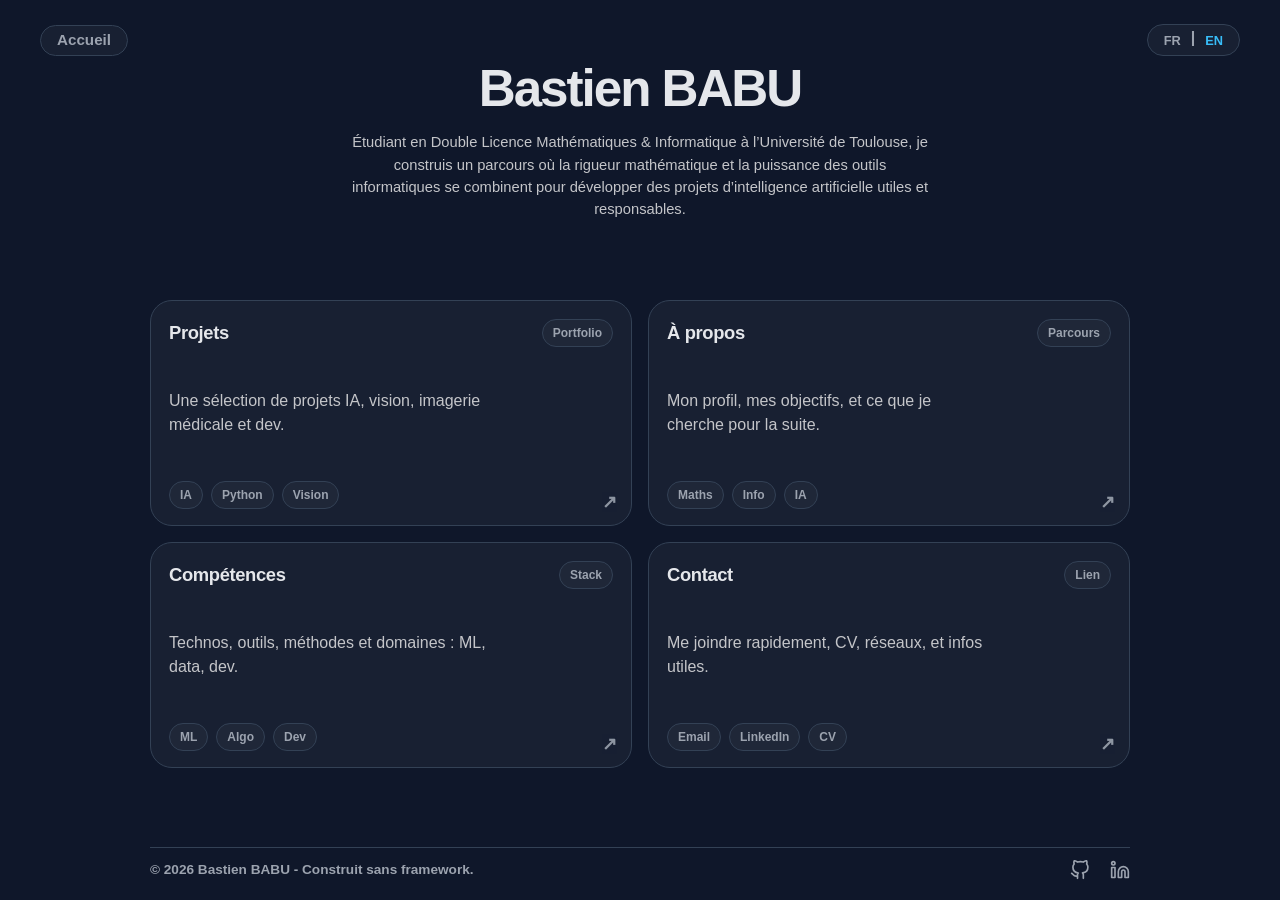
==== en/index.html @ 812e7e35 "ajout dossier en pour la traduction en anglais" ====
<!DOCTYPE html>
<html lang="fr">
<head>
    <meta charset="UTF-8">
    <meta name="viewport" content="width=device-width, initial-scale=1.0">
    <title>Bastien BABU | Home</title>
    <link rel="stylesheet" href="../css/style.css">
</head>

<body>

    <!-- Header des boutons flottant -->
    <header class="top-ctrl">
        <div class="btn-container">
            <button class="home-btn" onclick="window.location.href='index.html'">
                Accueil
            </button>
        </div>

        <div class="btn-container">
            <a href="../index.html" class="btn-langue" style="text-decoration: none;">FR</a>
            <span class="pipe">|</span>
            <span class="btn-langue active">EN</span>
        </div>
    </header>

    <main> 
        <!-- Hero section -->
        <section id="hero">
            <h1 class="h-name">Bastien BABU</h1>
            <p class="h-para"> Étudiant en Double Licence Mathématiques & Informatique à l’Université de Toulouse, 
                je construis un parcours où la rigueur mathématique et la puissance des outils informatiques 
                se combinent pour développer des projets d’intelligence artificielle utiles et responsables.
            </p>
        </section>

        <!-- Corps de page, Grid section -->
        <section class="nav-grid" aria-label="Navigation principale">
            <a class="nav-card" href="projects.html">
                <div class="nav-card-top">
                <h2>Projets</h2>
                <span class="nav-chip">Portfolio</span>
                </div>
                <p>Une sélection de projets IA, vision, imagerie médicale et dev.</p>
                <div class="nav-tags">
                <span>IA</span><span>Python</span><span>Vision</span>
                </div>
                <span class="nav-arrow" aria-hidden="true">↗</span>
            </a>

            <a class="nav-card" href="about.html">
                <div class="nav-card-top">
                <h2>À propos</h2>
                <span class="nav-chip">Parcours</span>
                </div>
                <p>Mon profil, mes objectifs, et ce que je cherche pour la suite.</p>
                <div class="nav-tags">
                <span>Maths</span><span>Info</span><span>IA</span>
                </div>
                <span class="nav-arrow" aria-hidden="true">↗</span>
            </a>

            <a class="nav-card" href="skills.html">
                <div class="nav-card-top">
                <h2>Compétences</h2>
                <span class="nav-chip">Stack</span>
                </div>
                <p>Technos, outils, méthodes et domaines : ML, data, dev.</p>
                <div class="nav-tags">
                <span>ML</span><span>Algo</span><span>Dev</span>
                </div>
                <span class="nav-arrow" aria-hidden="true">↗</span>
            </a>

            <a class="nav-card" href="contact.html">
                <div class="nav-card-top">
                <h2>Contact</h2>
                <span class="nav-chip">Lien</span>
                </div>
                <p>Me joindre rapidement, CV, réseaux, et infos utiles.</p>
                <div class="nav-tags">
                <span>Email</span><span>LinkedIn</span><span>CV</span>
                </div>
                <span class="nav-arrow" aria-hidden="true">↗</span>
            </a>
        </section>


        
    </main>


    <footer class="site-footer">
        <div class="footer-content">
            <p>© 2026 Bastien BABU - Construit sans framework.</p>
            
            <div class="social-links">
                <a href="https://github.com/ByNeex" target="_blank" rel="noopener noreferrer" aria-label="GitHub de Bastien">
                    <svg viewBox="0 0 24 24" width="20" height="20" stroke="currentColor" stroke-width="2" fill="none" stroke-linecap="round" stroke-linejoin="round">
                        <path d="M9 19c-5 1.5-5-2.5-7-3m14 6v-3.87a3.37 3.37 0 0 0-.94-2.61c3.14-.35 6.44-1.54 6.44-7A5.44 5.44 0 0 0 20 4.77 5.07 5.07 0 0 0 19.91 1S18.73.65 16 2.48a13.38 13.38 0 0 0-7 0C6.27.65 5.09 1 5.09 1A5.07 5.07 0 0 0 5 4.77a5.44 5.44 0 0 0-1.5 3.78c0 5.42 3.3 6.61 6.44 7A3.37 3.37 0 0 0 9 18.13V22"></path>
                    </svg>
                </a>
                
                <a href="https://www.linkedin.com/in/bastien-babu" target="_blank" rel="noopener noreferrer" aria-label="LinkedIn de Bastien">
                    <svg viewBox="0 0 24 24" width="20" height="20" stroke="currentColor" stroke-width="2" fill="none" stroke-linecap="round" stroke-linejoin="round">
                        <path d="M16 8a6 6 0 0 1 6 6v7h-4v-7a2 2 0 0 0-2-2 2 2 0 0 0-2 2v7h-4v-7a6 6 0 0 1 6-6z"></path>
                        <rect x="2" y="9" width="4" height="12"></rect>
                        <circle cx="4" cy="4" r="2"></circle>
                    </svg>
                </a>
            </div>
        </div>
    </footer>

    <script src="js/script.js"></script>
</body>
</html>
---- css/style.css ----
* {
    margin:0;
    padding:0;
    box-sizing: border-box;
}

body {
    background-color: #0f172a;
    color: #d1d5db;           
    font-family: -apple-system, sans-serif; 
    padding: 68px 40px 20px;
}

.top-ctrl {
    position: fixed;
    top: 24px;
    left: 40px;
    right: 40px;

    display: flex;
    justify-content: space-between;
    align-items: center;

}

.home-btn {
    background: none;
    border: none;
    font-size: 0.95rem;
    font-weight: 600;
    color: #9ca3af;
    cursor: pointer;
    position: relative;
    top: -1px;
}

.home-btn:hover {
    color: #38bdf8;
    transition: 200ms;
}

#hero {
    max-width: 800px;     
    margin: -10px auto 80px auto; 
    text-align: center;  
}

#hero h1{
    color: #e5e7eb;     
    font-size: 3.2rem;
    font-weight: 800;
    letter-spacing: -0.04em; 
    margin-bottom: 12px;
    line-height: 1.2;

}

#hero p{
    font-size: 0.92rem;
    color: #c4c5c9;
    max-width: 580px;
    margin: 0 auto;
    line-height: 1.5;
}

.btn-container {
    background: rgba(255, 255, 255, 0.04); 
    border: 1px solid #334155;            
    padding: 6px 16px;
    border-radius: 100px;                
    
    display: flex;
    align-items: center;
    gap: 10px;
}

.pipe {
    color: #9ca3af; 
    font-weight: 600;
    position: relative;
    top: -2px;
}

.btn-langue {
    background: none;
    border: none;
    color: #9ca3af;      
    font-size: 0.8rem;
    font-weight: 700;
    cursor: pointer;
}

.btn-langue.active {
    color: #38bdf8;      
}


























/* --- NAV GRID (4 grosses tuiles 2x2) --- */
.nav-grid{
    max-width: 980px;
    margin: 26px auto 0 auto;

    display: grid;
    grid-template-columns: 1fr 1fr;
    gap: 16px;

    /* Prend “tout le reste” visuellement */
    min-height: 52vh;
}

.nav-card{
    position: relative;
    overflow: hidden;
    text-decoration: none;

    background: rgba(255,255,255,0.04);
    border: 1px solid #334155;
    border-radius: 22px;

    padding: 18px 18px 16px 18px;

    display: flex;
    flex-direction: column;
    justify-content: space-between;

    transition: transform 220ms ease, border-color 220ms ease, background 220ms ease;
}

/* Top line (titre + chip) */
.nav-card-top{
    display: flex;
    align-items: center;
    justify-content: space-between;
    gap: 12px;
}

.nav-card h2{
    color: #e5e7eb;
    font-size: 1.15rem;
    font-weight: 800;
    letter-spacing: -0.02em;
}

.nav-chip{
    font-size: 0.75rem;
    font-weight: 800;
    color: #9ca3af;
    border: 1px solid #334155;
    background: rgba(255,255,255,0.03);
    padding: 6px 10px;
    border-radius: 100px;
}

/* Preview text */
.nav-card p{
    margin-top: 12px;
    color: #c4c5c9;
    line-height: 1.5;
    max-width: 36ch;
}

/* Tags */
.nav-tags{
    display: flex;
    gap: 8px;
    flex-wrap: wrap;
    margin-top: 14px;
}

.nav-tags span{
    font-size: 0.75rem;
    font-weight: 800;
    color: #9ca3af;

    border: 1px solid #334155;
    background: rgba(255,255,255,0.03);
    padding: 6px 10px;
    border-radius: 100px;
}

/* Arrow indicator */
.nav-arrow{
    position: absolute;
    right: 14px;
    bottom: 12px;
    color: #9ca3af;
    font-weight: 900;
    font-size: 1.1rem;
    opacity: 0.9;
    transform: translateY(0);
    transition: transform 220ms ease, color 220ms ease;
}

/* Premium hover */
.nav-card:hover{
    transform: translateY(-2px);
    border-color: rgba(56,189,248,0.75);
    background: rgba(255,255,255,0.055);
}

.nav-card:hover .nav-arrow{
    color: #38bdf8;
    transform: translateY(-2px);
}

/* Accessibilité (clavier) */
.nav-card:focus{
    outline: none;
}

.nav-card:focus-visible{
    border-color: #38bdf8;
    box-shadow: 0 0 0 3px rgba(56,189,248,0.18);
}

/* Responsive */
@media (max-width: 760px){
    .nav-grid{
        grid-template-columns: 1fr;
        min-height: auto;
    }
}


/* --- FOOTER --- */
.site-footer {
    max-width: 980px;
    margin: 79px auto 0px auto; /* Centre le footer par rapport à la grille */
    padding-top: 12px;
    border-top: 1px solid #334155; /* Petite ligne subtile de séparation */
}

.footer-content {
    display: flex;
    justify-content: space-between;
    align-items: center;
    flex-wrap: wrap;
    gap: 16px;
}

.site-footer p {
    color: #9ca3af;
    font-size: 0.85rem;
    font-weight: 600;
}

.social-links {
    display: flex;
    gap: 20px;
}

.social-links a {
    color: #9ca3af;
    transition: color 200ms ease, transform 200ms ease;
    display: flex;
    align-items: center;
    justify-content: center;
}

/* Effet de survol identique à tes boutons d'accueil */
.social-links a:hover {
    color: #38bdf8;
    transform: translateY(-2px);
}

/* Responsive pour les téléphones : on centre tout */
@media (max-width: 600px) {
    .footer-content {
        flex-direction: column;
        justify-content: center;
        text-align: center;
    }
}
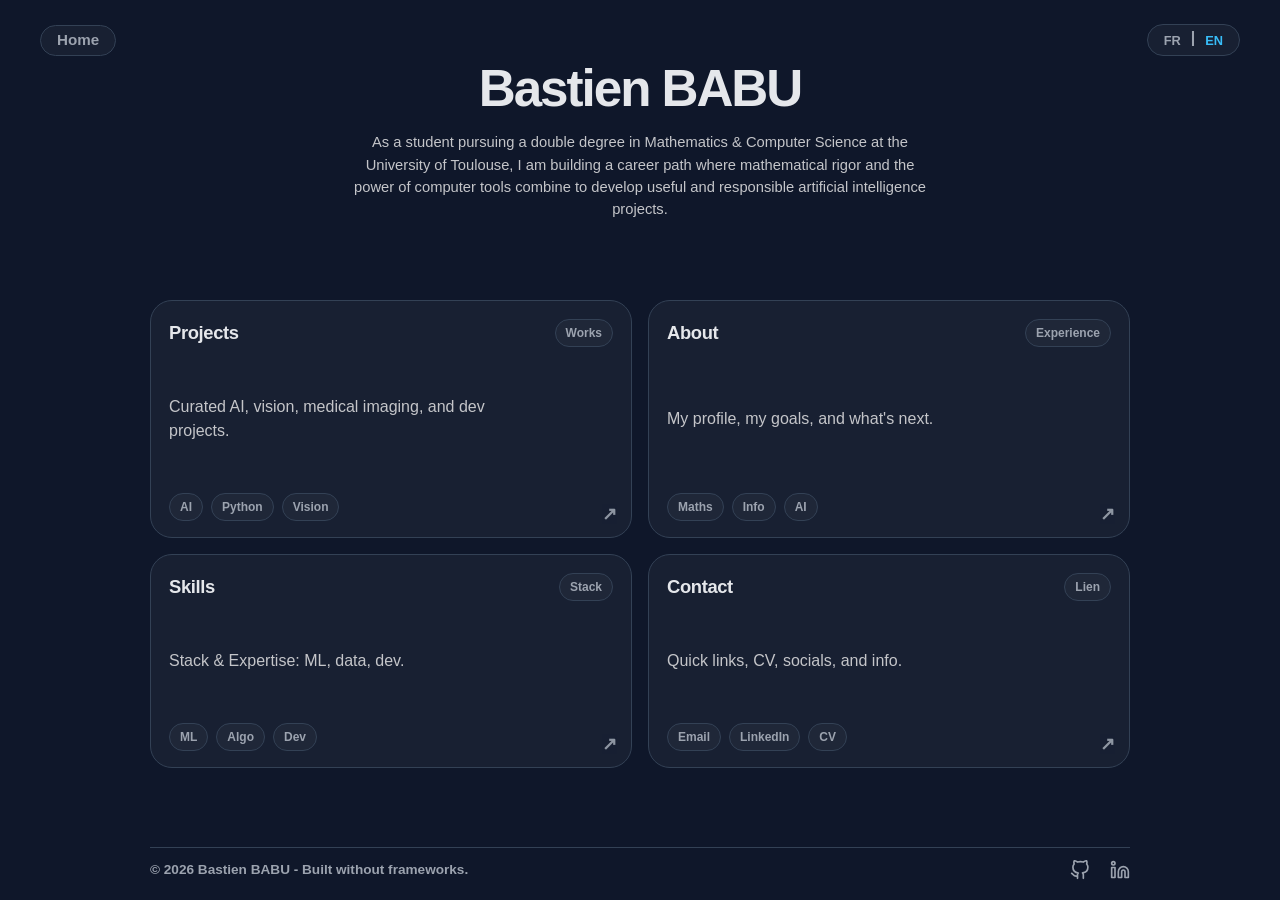
==== commit 5e0db8f9: "Ajout de la traduction temporaire pour la page d'accueil, création du prototype de la page projets" ====
--- a/en/index.html
+++ b/en/index.html
@@ -13,7 +13,7 @@
     <header class="top-ctrl">
         <div class="btn-container">
             <button class="home-btn" onclick="window.location.href='index.html'">
-                Accueil
+                Home
             </button>
         </div>
 
@@ -28,44 +28,44 @@
         <!-- Hero section -->
         <section id="hero">
             <h1 class="h-name">Bastien BABU</h1>
-            <p class="h-para"> Étudiant en Double Licence Mathématiques & Informatique à l’Université de Toulouse, 
-                je construis un parcours où la rigueur mathématique et la puissance des outils informatiques 
-                se combinent pour développer des projets d’intelligence artificielle utiles et responsables.
+            <p class="h-para"> As a student pursuing a double degree in Mathematics & Computer Science at the University of Toulouse, 
+                I am building a career path where mathematical rigor and the power of computer tools 
+                combine to develop useful and responsible artificial intelligence projects.
             </p>
         </section>
 
-        <!-- Corps de page, Grid section -->
+        <!-- Body, Grid section -->
         <section class="nav-grid" aria-label="Navigation principale">
             <a class="nav-card" href="projects.html">
                 <div class="nav-card-top">
-                <h2>Projets</h2>
-                <span class="nav-chip">Portfolio</span>
+                <h2>Projects</h2>
+                <span class="nav-chip">Works</span>
                 </div>
-                <p>Une sélection de projets IA, vision, imagerie médicale et dev.</p>
+                <p>Curated AI, vision, medical imaging, and dev projects.</p>
                 <div class="nav-tags">
-                <span>IA</span><span>Python</span><span>Vision</span>
+                <span>AI</span><span>Python</span><span>Vision</span>
                 </div>
                 <span class="nav-arrow" aria-hidden="true">↗</span>
             </a>
 
             <a class="nav-card" href="about.html">
                 <div class="nav-card-top">
-                <h2>À propos</h2>
-                <span class="nav-chip">Parcours</span>
+                <h2>About</h2>
+                <span class="nav-chip">Experience</span>
                 </div>
-                <p>Mon profil, mes objectifs, et ce que je cherche pour la suite.</p>
+                <p>My profile, my goals, and what's next.</p>
                 <div class="nav-tags">
-                <span>Maths</span><span>Info</span><span>IA</span>
+                <span>Maths</span><span>Info</span><span>AI</span>
                 </div>
                 <span class="nav-arrow" aria-hidden="true">↗</span>
             </a>
 
             <a class="nav-card" href="skills.html">
                 <div class="nav-card-top">
-                <h2>Compétences</h2>
+                <h2>Skills</h2>
                 <span class="nav-chip">Stack</span>
                 </div>
-                <p>Technos, outils, méthodes et domaines : ML, data, dev.</p>
+                <p>Stack & Expertise: ML, data, dev.</p>
                 <div class="nav-tags">
                 <span>ML</span><span>Algo</span><span>Dev</span>
                 </div>
@@ -77,7 +77,7 @@
                 <h2>Contact</h2>
                 <span class="nav-chip">Lien</span>
                 </div>
-                <p>Me joindre rapidement, CV, réseaux, et infos utiles.</p>
+                <p>Quick links, CV, socials, and info.</p>
                 <div class="nav-tags">
                 <span>Email</span><span>LinkedIn</span><span>CV</span>
                 </div>
@@ -92,7 +92,7 @@
 
     <footer class="site-footer">
         <div class="footer-content">
-            <p>© 2026 Bastien BABU - Construit sans framework.</p>
+            <p>© 2026 Bastien BABU - Built without frameworks.</p>
             
             <div class="social-links">
                 <a href="https://github.com/ByNeex" target="_blank" rel="noopener noreferrer" aria-label="GitHub de Bastien">
--- a/css/style.css
+++ b/css/style.css
@@ -1,3 +1,6 @@
+
+
+/* -- Page principale -- */
 
 * {
     margin:0;
@@ -97,30 +100,7 @@
 
 
 
-
-
-
-
-
-
-
-
-
-
-
-
-
-
-
-
-
-
-
-
-
-
-
-/* --- NAV GRID (4 grosses tuiles 2x2) --- */
+/* --- Grille de Navigation (4) --- */
 .nav-grid{
     max-width: 980px;
     margin: 26px auto 0 auto;
@@ -129,7 +109,6 @@
     grid-template-columns: 1fr 1fr;
     gap: 16px;
 
-    /* Prend “tout le reste” visuellement */
     min-height: 52vh;
 }
 
@@ -151,7 +130,7 @@
     transition: transform 220ms ease, border-color 220ms ease, background 220ms ease;
 }
 
-/* Top line (titre + chip) */
+
 .nav-card-top{
     display: flex;
     align-items: center;
@@ -176,7 +155,6 @@
     border-radius: 100px;
 }
 
-/* Preview text */
 .nav-card p{
     margin-top: 12px;
     color: #c4c5c9;
@@ -184,7 +162,6 @@
     max-width: 36ch;
 }
 
-/* Tags */
 .nav-tags{
     display: flex;
     gap: 8px;
@@ -203,7 +180,6 @@
     border-radius: 100px;
 }
 
-/* Arrow indicator */
 .nav-arrow{
     position: absolute;
     right: 14px;
@@ -216,7 +192,6 @@
     transition: transform 220ms ease, color 220ms ease;
 }
 
-/* Premium hover */
 .nav-card:hover{
     transform: translateY(-2px);
     border-color: rgba(56,189,248,0.75);
@@ -228,7 +203,6 @@
     transform: translateY(-2px);
 }
 
-/* Accessibilité (clavier) */
 .nav-card:focus{
     outline: none;
 }
@@ -238,7 +212,6 @@
     box-shadow: 0 0 0 3px rgba(56,189,248,0.18);
 }
 
-/* Responsive */
 @media (max-width: 760px){
     .nav-grid{
         grid-template-columns: 1fr;
@@ -250,9 +223,9 @@
 /* --- FOOTER --- */
 .site-footer {
     max-width: 980px;
-    margin: 79px auto 0px auto; /* Centre le footer par rapport à la grille */
+    margin: 79px auto 0px auto; 
     padding-top: 12px;
-    border-top: 1px solid #334155; /* Petite ligne subtile de séparation */
+    border-top: 1px solid #334155; 
 }
 
 .footer-content {
@@ -282,13 +255,12 @@
     justify-content: center;
 }
 
-/* Effet de survol identique à tes boutons d'accueil */
+/* Effet de survol identique*/
 .social-links a:hover {
     color: #38bdf8;
     transform: translateY(-2px);
 }
 
-/* Responsive pour les téléphones : on centre tout */
 @media (max-width: 600px) {
     .footer-content {
         flex-direction: column;
@@ -298,3 +270,145 @@
 }
 
 
+
+
+/* --- PAGE PROJETS --- */
+.projects-container {
+    max-width: 980px;
+    margin: 40px auto;
+    display: flex;
+    flex-direction: column;
+    gap: 80px;
+}
+
+.project-row {
+    display: flex;
+    align-items: center;
+    gap: 40px;
+}
+
+/* Inversion de l'ordre entre chaque projet */
+.project-row:nth-child(even) {
+    flex-direction: row-reverse;
+}
+
+.project-text {
+    flex: 1;
+}
+
+.project-text h2 {
+    color: #e5e7eb;
+    font-size: 1.8rem;
+    margin-bottom: 12px;
+}
+
+.project-text p {
+    color: #c4c5c9;
+    line-height: 1.6;
+    margin-top: 16px;
+    margin-bottom: 24px;
+}
+
+/* --- Boutons des projets --- */
+.project-actions {
+    display: flex;
+    gap: 16px;
+}
+
+.btn-primary {
+    background-color: rgba(56, 189, 248, 0.1);
+    color: #38bdf8;
+    border: 1px solid rgba(56, 189, 248, 0.3);
+    padding: 10px 20px;
+    border-radius: 8px;
+    font-size: 0.9rem;
+    font-weight: 600;
+    cursor: pointer;
+    transition: all 200ms ease;
+}
+
+.btn-primary:hover:not(:disabled) {
+    background-color: rgba(56, 189, 248, 0.2);
+    border-color: #38bdf8;
+    transform: translateY(-2px);
+}
+
+.btn-primary.disabled {
+    background-color: rgba(255, 255, 255, 0.02);
+    color: #64748b;
+    border-color: #334155;
+    cursor: not-allowed;
+}
+
+/* --- Image à droite --- */
+.project-visual {
+    flex: 1;
+    height: 280px;
+    border-radius: 16px;
+    border: 1px solid #334155;
+    background-color: rgba(255,255,255,0.02);
+    position: relative;
+    overflow: hidden;
+}
+
+/* Blocage du stage en cours*/
+.wip-overlay {
+    position: absolute;
+    inset: 0;
+    background: repeating-linear-gradient(
+        45deg,
+        rgba(15, 23, 42, 0.9),
+        rgba(15, 23, 42, 0.9) 10px,
+        rgba(30, 41, 59, 0.9) 10px,
+        rgba(30, 41, 59, 0.9) 20px
+    );
+    display: flex;
+    justify-content: center;
+    align-items: center;
+}
+
+.wip-overlay span {
+    background: #0f172a;
+    padding: 8px 16px;
+    border-radius: 100px;
+    border: 1px solid #334155;
+    font-size: 0.85rem;
+    font-weight: 700;
+    color: #9ca3af;
+}
+
+@media (max-width: 768px) {
+    .project-row, .project-row:nth-child(even) {
+        flex-direction: column;
+    }
+    .project-visual {
+        width: 100%;
+        height: 200px;
+    }
+}
+
+/* --- Ajustement hauteur entre titre projets et Image d'aperçu --- */
+
+.project-row {
+    display: flex;
+    align-items: flex-start; 
+    gap: 40px;
+}
+
+.project-text h2 {
+    color: #e5e7eb;
+    font-size: 1.8rem;
+    margin-top: 0; 
+    margin-bottom: 12px;
+}
+
+.project-visual {
+    flex: 1;
+    height: 300px; 
+    border-radius: 16px;
+    border: 1px solid #334155;
+    background-color: rgba(255,255,255,0.02);
+    position: relative;
+    overflow: hidden;
+    margin-top: 5px; 
+}
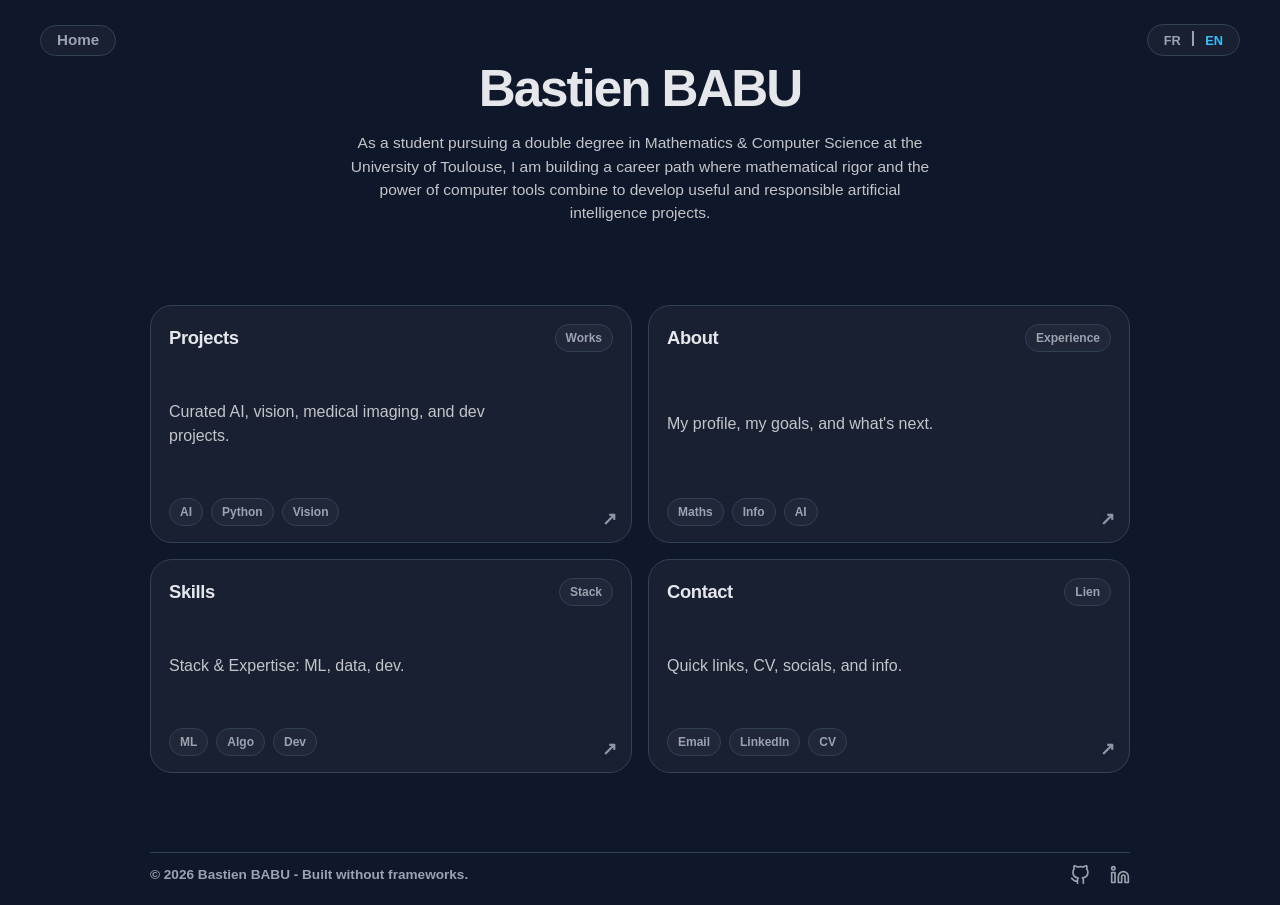
==== commit bccae034: "about page finish" ====
--- a/en/index.html
+++ b/en/index.html
@@ -1,5 +1,5 @@
 <!DOCTYPE html>
-<html lang="fr">
+<html lang="en">
 <head>
     <meta charset="UTF-8">
     <meta name="viewport" content="width=device-width, initial-scale=1.0">
--- a/css/style.css
+++ b/css/style.css
@@ -60,7 +60,7 @@
 }
 
 #hero p{
-    font-size: 0.92rem;
+    font-size: 0.97rem;
     color: #c4c5c9;
     max-width: 580px;
     margin: 0 auto;
@@ -270,8 +270,6 @@
 }
 
 
-
-
 /* --- PAGE PROJETS --- */
 .projects-container {
     max-width: 980px;
@@ -296,9 +294,22 @@
     flex: 1;
 }
 
+.project-text h2.long-title {
+    font-size: 1.60rem;
+    letter-spacing: -0.02em;
+
+}
+
+/* -- Stage -- */
+.project-text h2.long-title-stage {
+    font-size: 1.8rem;
+
+}
+
 .project-text h2 {
     color: #e5e7eb;
     font-size: 1.8rem;
+    margin-top: 0; 
     margin-bottom: 12px;
 }
 
@@ -391,16 +402,10 @@
 
 .project-row {
     display: flex;
-    align-items: flex-start; 
+    align-items: center; 
     gap: 40px;
 }
 
-.project-text h2 {
-    color: #e5e7eb;
-    font-size: 1.8rem;
-    margin-top: 0; 
-    margin-bottom: 12px;
-}
 
 .project-visual {
     flex: 1;
@@ -411,4 +416,185 @@
     position: relative;
     overflow: hidden;
     margin-top: 5px; 
-}+    transition: transform 0.3s ease, border-color 0.3s ease, box-shadow 0.3s ease;
+}
+
+.project-visual-link {
+    flex: 1; 
+    text-decoration: none;
+}
+
+.project-visual-link:hover .project-visual {
+    transform: scale(1.02);
+    border-color: #38bdf8; 
+    box-shadow: 0 10px 30px rgba(56, 189, 248, 0.25);
+    cursor: pointer;
+}
+
+.project-visual img {
+    width: 100%;
+    height: 100%;
+    object-fit: cover;
+    filter: contrast(1.2) saturate(1.1) brightness(0.95);
+    transition: filter 0.3s ease;
+}
+
+.project-visual-link:hover img {
+    filter: contrast(1.2) saturate(1.2) brightness(1.0);
+}
+
+
+/* --- PAGE ABOUT : BENTO BOX --- */
+/* --- PAGE ABOUT : DESIGN HYBRIDE (AIR LIBRE + CARTES) --- */
+
+.about-page-hybrid {
+    max-width: 1100px;
+    margin: 60px auto;
+    padding: 0 20px;
+}
+
+/* --- SECTION 1 : HERO (À L'AIR LIBRE) --- */
+.about-hero-open {
+    display: flex;
+    align-items: center;
+    justify-content: space-between;
+    gap: 60px;
+    margin-bottom: 80px;
+}
+
+.hero-text-content {
+    flex: 1.2;
+}
+
+.huge-name {
+    font-size: 3.2rem; /* Un très gros titre pour asseoir le design */
+    margin: 0 0 10px 0;
+    line-height: 1.1;
+    color: var(--text-color, #e5e7eb);
+}
+
+.accent-subtitle {
+    font-size: 1.2rem;
+    color: var(--accent-color, #38bdf8);
+    font-weight: 500;
+    margin-bottom: 27px;
+}
+
+.bio-paragraph {
+    font-size: 1.02rem;
+    line-height: 1.8;
+    color: #c4c5c9;
+    margin-bottom: 30px;
+    max-width: 600px;
+}
+
+.cv-actions-open {
+    display: flex;
+    gap: 20px;
+}
+
+/* L'image qui flotte */
+.hero-visual-content {
+    flex: 0.8;
+    position: relative;
+    display: flex;
+    justify-content: center;
+}
+
+.floating-profile-pic {
+    width: 100%;
+    max-width: 330px;
+    border-radius: 20px;
+    position: relative;
+    z-index: 2;
+    box-shadow: 0 20px 40px rgba(0, 0, 0, 0.4);
+}
+
+.glow-effect-open {
+    position: absolute;
+    top: 50%;
+    left: 50%;
+    transform: translate(-50%, -50%);
+    width: 300px;
+    height: 300px;
+    background: var(--accent-color, #3498db);
+    filter: blur(100px);
+    opacity: 0.25;
+    z-index: 1;
+}
+
+/* --- SECTION 3 : PASSIONS (CARTES GLASSMORPHISM) --- */
+.passions-hybrid {
+    margin-top: 80px;
+}
+
+.section-floating-title {
+    font-size: 2.5rem;
+    text-align: center;
+    margin-bottom: 50px;
+    color: var(--text-color, #e5e7eb);
+}
+
+.hybrid-grid {
+    display: grid;
+    grid-template-columns: repeat(3, 1fr);
+    gap: 30px;
+}
+
+.glass-card {
+    background: rgba(255, 255, 255, 0.02); /* Fond presque invisible */
+    border: 1px solid rgba(255, 255, 255, 0.05); /* Bordure extrêmement fine */
+    padding: 40px 30px;
+    border-radius: 16px;
+    transition: transform 0.3s ease, background 0.3s ease, border-color 0.3s ease;
+    /* --- NOUVEAU : Centrage du contenu --- */
+    display: flex;
+    flex-direction: column;
+    align-items: center; /* Centre l'icône */
+    text-align: center;  /* Centre le texte et le titre */
+}
+
+.glass-card:hover {
+    transform: translateY(-5px);
+    background: rgba(255, 255, 255, 0.05);
+    border-color: rgba(52, 152, 219, 0.4);
+}
+
+.card-icon {
+    font-size: 2.5rem;
+    margin-bottom: 20px;
+}
+
+.glass-card h4 {
+    font-size: 1.3rem;
+    color: var(--accent-color, #3498db);
+    margin-bottom: 15px;
+}
+
+.glass-card p {
+    color: rgba(255, 255, 255, 0.7);
+    line-height: 1.6;
+    font-size: 0.95rem;
+}
+
+/* Responsive */
+@media (max-width: 900px) {
+    .about-hero-open {
+        flex-direction: column-reverse;
+        text-align: center;
+        gap: 40px;
+    }
+    .cv-actions-open {
+        justify-content: center;
+    }
+    .mindset-quote-open p {
+        border-left: none;
+        border-top: 4px solid var(--accent-color, #3498db);
+        padding-left: 0;
+        padding-top: 20px;
+        text-align: center;
+    }
+    .hybrid-grid {
+        grid-template-columns: 1fr;
+    }
+}
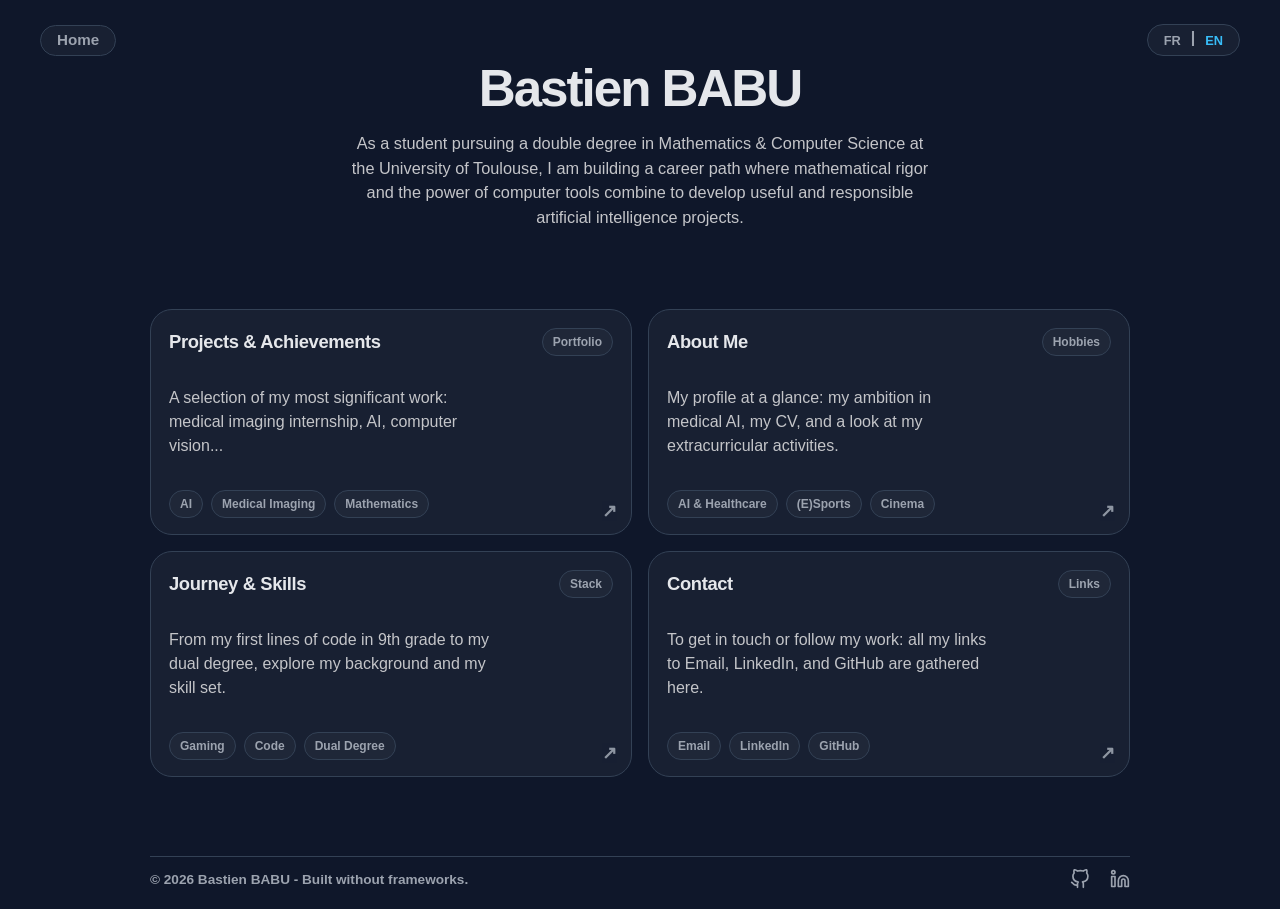
==== commit fcb8930f: "amélioration page accueil et traduction en retour" ====
--- a/en/index.html
+++ b/en/index.html
@@ -35,58 +35,55 @@
         </section>
 
         <!-- Body, Grid section -->
-        <section class="nav-grid" aria-label="Navigation principale">
+        <section class="nav-grid" aria-label="Main navigation">
             <a class="nav-card" href="projects.html">
                 <div class="nav-card-top">
-                <h2>Projects</h2>
-                <span class="nav-chip">Works</span>
+                    <h2>Projects & Achievements</h2>
+                    <span class="nav-chip">Portfolio</span>
                 </div>
-                <p>Curated AI, vision, medical imaging, and dev projects.</p>
+                <p>A selection of my most significant work: medical imaging internship, AI, computer vision...</p>
                 <div class="nav-tags">
-                <span>AI</span><span>Python</span><span>Vision</span>
+                    <span>AI</span><span>Medical Imaging</span><span>Mathematics</span>
                 </div>
                 <span class="nav-arrow" aria-hidden="true">↗</span>
             </a>
 
             <a class="nav-card" href="about.html">
                 <div class="nav-card-top">
-                <h2>About</h2>
-                <span class="nav-chip">Experience</span>
+                    <h2>About Me</h2>
+                    <span class="nav-chip">Hobbies</span>
                 </div>
-                <p>My profile, my goals, and what's next.</p>
+                <p>My profile at a glance: my ambition in medical AI, my CV, and a look at my extracurricular activities.</p>
                 <div class="nav-tags">
-                <span>Maths</span><span>Info</span><span>AI</span>
+                    <span>AI & Healthcare</span><span>(E)Sports</span><span>Cinema</span>
                 </div>
                 <span class="nav-arrow" aria-hidden="true">↗</span>
             </a>
 
             <a class="nav-card" href="skills.html">
                 <div class="nav-card-top">
-                <h2>Skills</h2>
-                <span class="nav-chip">Stack</span>
+                    <h2>Journey & Skills</h2>
+                    <span class="nav-chip">Stack</span>
                 </div>
-                <p>Stack & Expertise: ML, data, dev.</p>
+                <p>From my first lines of code in 9th grade to my dual degree, explore my background and my skill set.</p>
                 <div class="nav-tags">
-                <span>ML</span><span>Algo</span><span>Dev</span>
+                    <span>Gaming</span><span>Code</span><span>Dual Degree</span>
                 </div>
                 <span class="nav-arrow" aria-hidden="true">↗</span>
             </a>
 
             <a class="nav-card" href="contact.html">
                 <div class="nav-card-top">
-                <h2>Contact</h2>
-                <span class="nav-chip">Lien</span>
+                    <h2>Contact</h2>
+                    <span class="nav-chip">Links</span>
                 </div>
-                <p>Quick links, CV, socials, and info.</p>
+                <p>To get in touch or follow my work: all my links to Email, LinkedIn, and GitHub are gathered here.</p>
                 <div class="nav-tags">
-                <span>Email</span><span>LinkedIn</span><span>CV</span>
+                    <span>Email</span><span>LinkedIn</span><span>GitHub</span>
                 </div>
                 <span class="nav-arrow" aria-hidden="true">↗</span>
             </a>
         </section>
-
-
-        
     </main>
 
 
--- a/css/style.css
+++ b/css/style.css
@@ -60,7 +60,7 @@
 }
 
 #hero p{
-    font-size: 0.97rem;
+    font-size: 1.02rem;
     color: #c4c5c9;
     max-width: 580px;
     margin: 0 auto;
@@ -444,8 +444,7 @@
 }
 
 
-/* --- PAGE ABOUT : BENTO BOX --- */
-/* --- PAGE ABOUT : DESIGN HYBRIDE (AIR LIBRE + CARTES) --- */
+/* --- PAGE ABOUT --- */
 
 .about-page-hybrid {
     max-width: 1100px;
@@ -453,7 +452,6 @@
     padding: 0 20px;
 }
 
-/* --- SECTION 1 : HERO (À L'AIR LIBRE) --- */
 .about-hero-open {
     display: flex;
     align-items: center;
@@ -462,12 +460,8 @@
     margin-bottom: 80px;
 }
 
-.hero-text-content {
-    flex: 1.2;
-}
-
 .huge-name {
-    font-size: 3.2rem; /* Un très gros titre pour asseoir le design */
+    font-size: 3.2rem;
     margin: 0 0 10px 0;
     line-height: 1.1;
     color: var(--text-color, #e5e7eb);
@@ -493,7 +487,6 @@
     gap: 20px;
 }
 
-/* L'image qui flotte */
 .hero-visual-content {
     flex: 0.8;
     position: relative;
@@ -523,7 +516,6 @@
     z-index: 1;
 }
 
-/* --- SECTION 3 : PASSIONS (CARTES GLASSMORPHISM) --- */
 .passions-hybrid {
     margin-top: 80px;
 }
@@ -542,16 +534,15 @@
 }
 
 .glass-card {
-    background: rgba(255, 255, 255, 0.02); /* Fond presque invisible */
-    border: 1px solid rgba(255, 255, 255, 0.05); /* Bordure extrêmement fine */
+    background: rgba(255, 255, 255, 0.02);
+    border: 1px solid rgba(255, 255, 255, 0.05); 
     padding: 40px 30px;
     border-radius: 16px;
     transition: transform 0.3s ease, background 0.3s ease, border-color 0.3s ease;
-    /* --- NOUVEAU : Centrage du contenu --- */
     display: flex;
     flex-direction: column;
-    align-items: center; /* Centre l'icône */
-    text-align: center;  /* Centre le texte et le titre */
+    align-items: center;
+    text-align: center; 
 }
 
 .glass-card:hover {
@@ -577,7 +568,6 @@
     font-size: 0.95rem;
 }
 
-/* Responsive */
 @media (max-width: 900px) {
     .about-hero-open {
         flex-direction: column-reverse;
@@ -589,7 +579,7 @@
     }
     .mindset-quote-open p {
         border-left: none;
-        border-top: 4px solid var(--accent-color, #3498db);
+        border-top: 4px solid var(--accent-color, #38bdf8);
         padding-left: 0;
         padding-top: 20px;
         text-align: center;
@@ -598,3 +588,287 @@
         grid-template-columns: 1fr;
     }
 }
+
+/* ---- PAGE CONTACT ---- */ 
+
+#hero .h-name-contact{
+    color: #e5e7eb;     
+    font-size: 3.2rem;
+    font-weight: 800;
+    letter-spacing: -0.04em; 
+    margin-bottom: 12px;
+    line-height: 1.2;
+
+}
+
+.contact-grid {
+    display: grid;
+    grid-template-columns: repeat(auto-fit, minmax(200px, 1fr));
+    gap: 30px; 
+    width: 100%;
+    max-width: 800px;
+    margin: -5px auto 40px auto; 
+    justify-content: center;
+}
+
+#hero .contact-paragraph {
+    font-size: 1.05rem;
+    line-height: 1.8;
+    color: #c4c5c9;
+    letter-spacing: -0.02em;
+    max-width: 600px;
+}
+
+.contact-card {
+    background: rgba(255, 255, 255, 0.02);
+    backdrop-filter: blur(10px);
+    border-radius: 12px;
+    border: 1px solid rgba(255, 255, 255, 0.05); 
+    padding: 25px;
+    text-align: center;
+    transition: all 0.3s ease;
+    text-decoration: none;
+    color: inherit;
+    display: flex;
+    flex-direction: column;
+    align-items: center;
+    cursor: pointer;
+    box-shadow: 0 4px 6px rgba(0, 0, 0, 0.1);
+}
+
+.contact-card:hover {
+    transform: translateY(-3px); 
+    border-color: #38bdf8;
+    box-shadow: 0 0 15px rgba(103, 191, 255, 0.5);
+}
+
+/* Zone de l'icône de base (pour GitHub et Mail) */
+.contact-card .card-icon {
+    margin-bottom: 20px;
+    width: 60px; 
+    height: 70px;
+    display: flex;
+    justify-content: center;
+    align-items: center;
+}
+
+/* On cible spécifiquement la carte qui contient le logo LinkedIn */
+.contact-card.linkedin-card .card-icon {
+    width: 67;  /* On réduit le conteneur visuel de LinkedIn */
+    height: 67px;
+    margin-bottom: 23px;
+    /* On ajoute un peu de padding pour compenser */
+    padding: 5px;
+}
+
+.contact-card .card-icon img {
+    width: 100%;
+    height: 100%;
+    object-fit: contain;
+}
+
+.contact-card h4 {
+    margin: 0;
+    font-size: 1.3em;
+    color: var(--accent-color, #3498db);
+}
+
+.contact-card p {
+    margin: 10px 0 0 0;
+    font-size: 0.95em;
+    opacity: 0.9;
+    word-break: break-all;
+}
+
+/* Pour les mobiles */
+@media (max-width: 768px) {
+    #hero .h-name-contact {
+        font-size: 2.2rem; 
+    }
+
+    #hero .contact-paragraph {
+        font-size: 1rem;
+        padding: 0 15px; 
+    }
+
+    .contact-grid {
+        grid-template-columns: 1fr; 
+        padding: 0 20px; 
+        gap: 20px;
+        margin-bottom: 20px;
+    }
+}
+
+/*---- PAGE PARCOURS & COMPÉTENCES ----*/
+
+
+.timeline-container h3{
+    text-align: left;
+    margin-bottom: 30px;
+}
+
+.timeline-highlights {
+    margin-top: 15px;
+    display: flex;
+    flex-wrap: wrap;
+    gap: 10px;
+}
+
+/* Timeline */
+.timeline-container {
+    max-width: 800px;
+    margin: 40px auto;
+    padding: 0 20px;
+}
+
+.timeline {
+    position: relative;
+    border-left: 2px solid rgba(56, 189, 248, 0.3); /* Ligne verticale bleue */
+    padding-left: 30px;
+    margin-bottom: 60px;
+}
+
+.timeline-school {
+    display: block;
+    font-style: italic;
+    color: #a0a0a0; /* Un gris clair élégant */
+    margin-bottom: 15px; /* Laisse un peu d'espace avant le texte */
+    font-size: 0.95em;
+}
+
+.timeline-item {
+    position: relative;
+    margin-bottom: 40px;
+}
+
+.timeline-item::before {
+    content: '';
+    position: absolute;
+    left: -37px;
+    top: 5px;
+    width: 12px;
+    height: 12px;
+    background: #38bdf8;
+    border-radius: 50%;
+    box-shadow: 0 0 10px rgba(56, 189, 248, 0.8);
+}
+
+.timeline-date {
+    display: inline-block;
+    color: #38bdf8;
+    font-weight: 700;
+    font-size: 0.9em;
+    margin-bottom: 8px;
+    letter-spacing: 1px;
+}
+
+.timeline-content {
+    background: rgba(255, 255, 255, 0.02);
+    border: 1px solid rgba(255, 255, 255, 0.05);
+    border-radius: 12px;
+    padding: 20px;
+    backdrop-filter: blur(10px);
+}
+
+.timeline-content h4 {
+    margin: 0 0 10px 0;
+    color: #e5e7eb;
+    font-size: 1.2em;
+}
+
+.timeline-content p {
+    margin: 0;
+    font-size: 0.95em;
+    color: #c4c5c9;
+    line-height: 1.6;
+}
+
+.highlight-note {
+    display: inline-block;
+    background: rgba(56, 189, 248, 0.15);
+    color: #38bdf8;
+    padding: 2px 8px;
+    border-radius: 4px;
+    font-weight: bold;
+    font-size: 0.9em;
+    margin-top: 10px;
+}
+
+/* Badges de Compétences */
+.skills-grid {
+    display: grid;
+    grid-template-columns: 1fr 1fr;
+    gap: 20px;
+    width: 100%; 
+}
+
+@media (max-width: 768px) {
+    .skills-grid {
+        grid-template-columns: 1fr; 
+    }
+}
+
+.skill-card {
+    background: rgba(255, 255, 255, 0.02);
+    border: 1px solid rgba(255, 255, 255, 0.05);
+    border-radius: 12px;
+    padding: 25px;
+    backdrop-filter: blur(10px);
+}
+
+.skill-card h4 {
+    font-size: 1.3rem;
+    margin-top: 0;
+    margin-bottom: 20px;
+    color: #e5e7eb;
+    border-bottom: 1px solid rgba(255, 255, 255, 0.1);
+    padding-bottom: 10px;
+}
+
+.tags-container {
+    display: flex;
+    flex-wrap: wrap;
+    justify-content: center; /* LA LIGNE MAGIQUE */
+    gap: 10px;
+}
+
+.tag {
+    background: rgba(56, 189, 248, 0.1);
+    color: #38bdf8;
+    border: 1px solid rgba(56, 189, 248, 0.3);
+    padding: 6px 14px;
+    border-radius: 20px;
+    font-size: 0.85em;
+    font-weight: 600;
+}
+
+
+/* Bouton en haut */
+html {
+    scroll-behavior: smooth;
+}
+
+/* Le conteneur qui centre les boutons (Liquid Glass) */
+.page-navigation {
+    display: flex;
+    justify-content: center;
+    gap: 15px;
+    margin: -30px auto 40px auto; 
+    padding: 10px 20px;
+    width: fit-content; 
+
+
+    backdrop-filter: blur(12px); 
+    -webkit-backdrop-filter: blur(12px); 
+    border-radius: 50px;  
+
+    position: sticky;
+    top: 20px; 
+    z-index: 100;
+}
+
+#section-parcours, 
+#section-competences {
+    scroll-margin-top: 90px; /* Ajuste cette valeur si besoin (100px, 140px...) */
+}
+
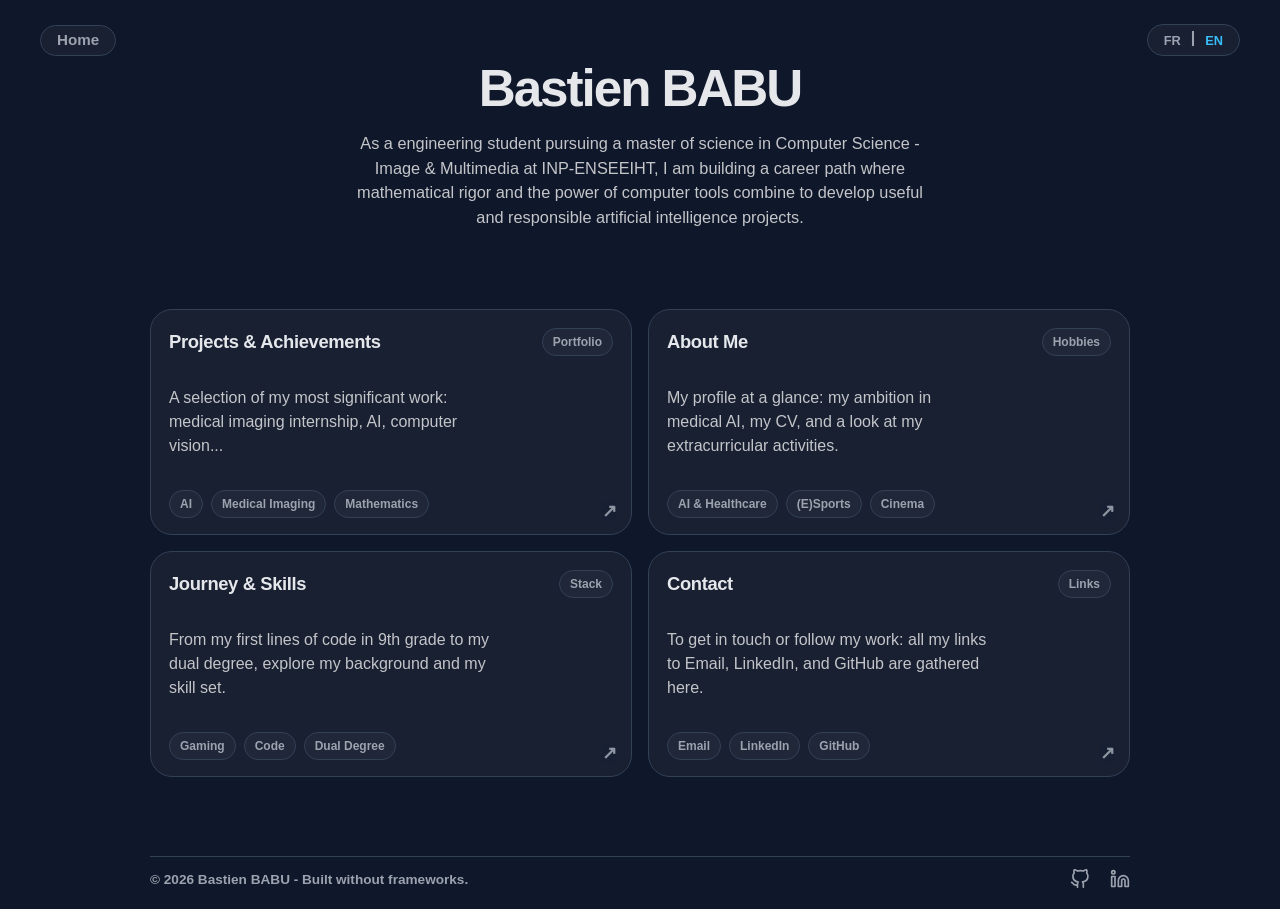
==== commit 07847aa3: "Corrected my currently situation" ====
--- a/en/index.html
+++ b/en/index.html
@@ -28,7 +28,7 @@
         <!-- Hero section -->
         <section id="hero">
             <h1 class="h-name">Bastien BABU</h1>
-            <p class="h-para"> As a student pursuing a double degree in Mathematics & Computer Science at the University of Toulouse, 
+            <p class="h-para"> As a engineering student pursuing a master of science in Computer Science - Image & Multimedia at INP-ENSEEIHT, 
                 I am building a career path where mathematical rigor and the power of computer tools 
                 combine to develop useful and responsible artificial intelligence projects.
             </p>
@@ -110,5 +110,16 @@
     </footer>
 
     <script src="js/script.js"></script>
+    <script>
+        (function () {
+            var workerUrl = "https://portfolio-tracker.bastien-dev.workers.dev/track";
+            var params = new URLSearchParams({
+            page: location.pathname,
+            ref: document.referrer || "direct",
+            });
+            new Image().src = workerUrl + "?" + params.toString();
+        })();
+    </script>
+
 </body>
 </html>
